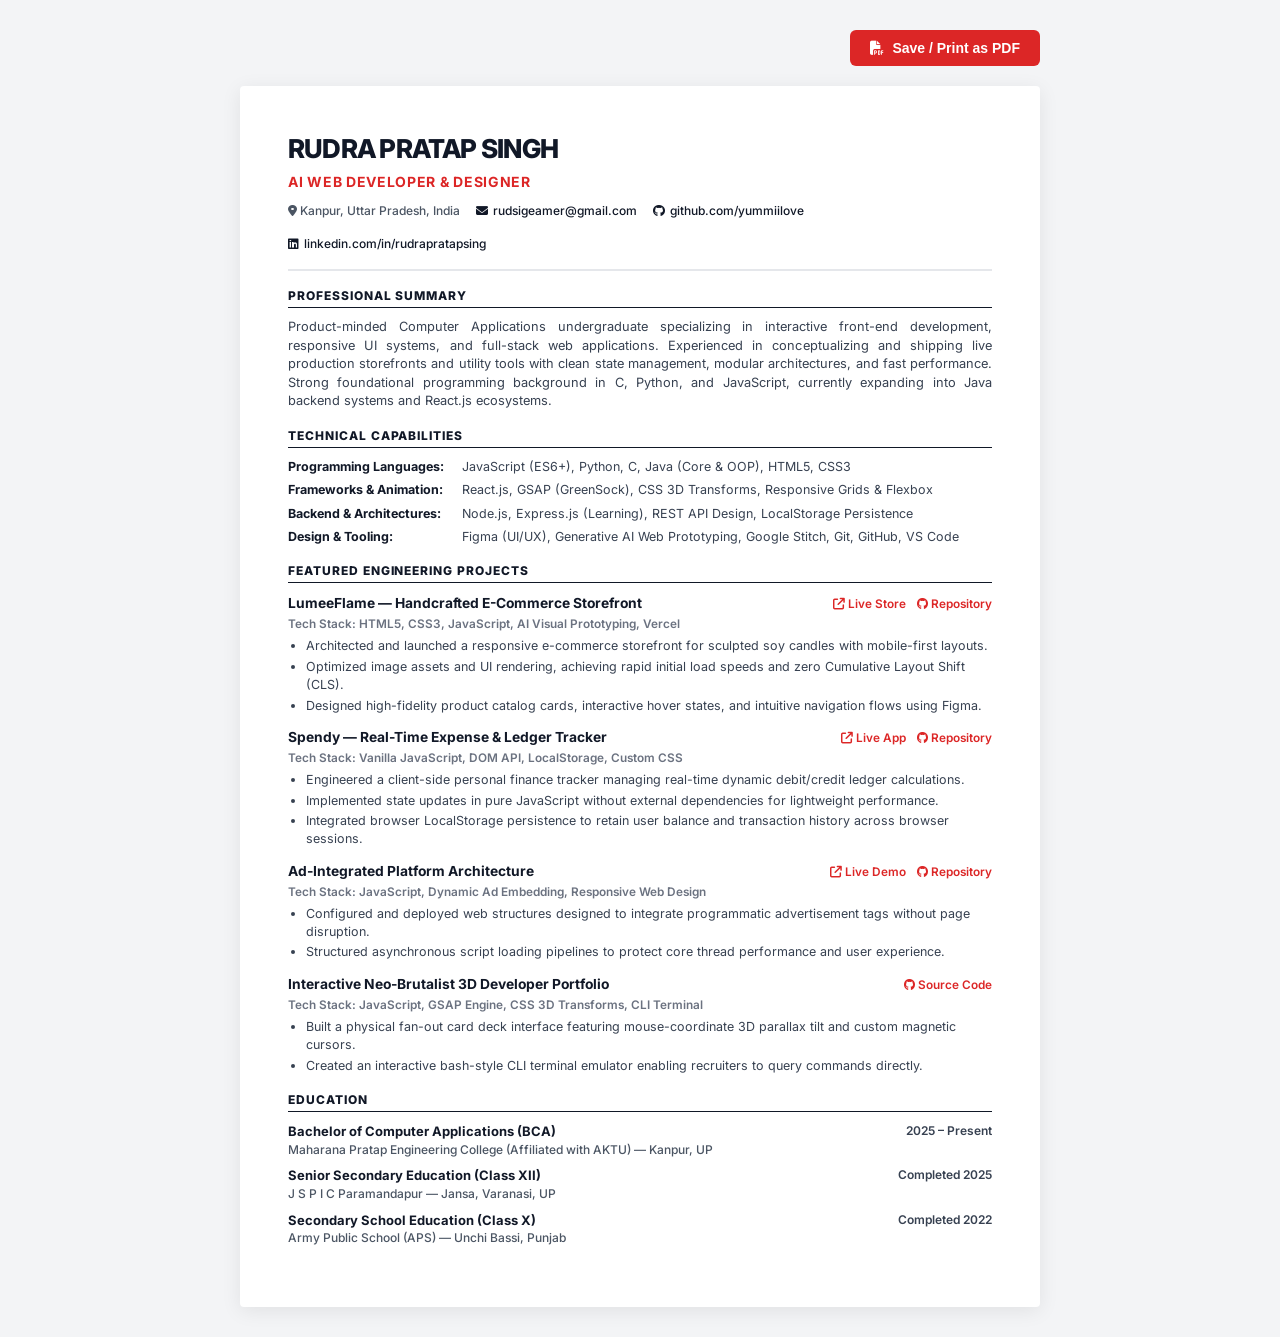
==== resume.html @ 8ab69c0b "first commit" ====
<!DOCTYPE html>
<html lang="en">
<head>
  <meta charset="UTF-8" />
  <meta name="viewport" content="width=device-width, initial-scale=1.0" />
  <title>Rudra Pratap Singh — Resume</title>
  <link rel="preconnect" href="https://fonts.googleapis.com">
  <link rel="preconnect" href="https://fonts.gstatic.com" crossorigin>
  <link href="https://fonts.googleapis.com/css2?family=Inter:wght@400;500;600;700;800&display=swap" rel="stylesheet">
  <link rel="stylesheet" href="https://cdnjs.cloudflare.com/ajax/libs/font-awesome/6.5.1/css/all.min.css" />

  <style>
    * {
      box-sizing: border-box;
      margin: 0;
      padding: 0;
    }

    body {
      font-family: 'Inter', -apple-system, BlinkMacSystemFont, "Segoe UI", Roboto, sans-serif;
      color: #111827;
      background-color: #f3f4f6;
      line-height: 1.45;
      font-size: 13.5px;
      padding: 30px 15px;
    }

    /* Print / PDF Controls */
    .action-bar {
      max-width: 800px;
      margin: 0 auto 20px auto;
      display: flex;
      justify-content: space-between;
      align-items: center;
    }

    .btn-download {
      background: #dc2626;
      color: #ffffff;
      border: none;
      padding: 10px 20px;
      font-size: 14px;
      font-weight: 600;
      border-radius: 6px;
      cursor: pointer;
      display: inline-flex;
      align-items: center;
      gap: 8px;
      transition: background 0.2s ease;
    }

    .btn-download:hover {
      background: #b91c1c;
    }

    /* A4 Resume Container */
    .resume-sheet {
      max-width: 800px;
      margin: 0 auto;
      background: #ffffff;
      padding: 44px 48px;
      box-shadow: 0 4px 20px rgba(0, 0, 0, 0.08);
      border-radius: 4px;
    }

    /* Header */
    header {
      border-bottom: 2px solid #e5e7eb;
      padding-bottom: 16px;
      margin-bottom: 16px;
    }

    h1.name {
      font-size: 26px;
      font-weight: 800;
      letter-spacing: -0.03em;
      color: #111827;
      text-transform: uppercase;
      margin-bottom: 4px;
    }

    .role-title {
      font-size: 14px;
      font-weight: 700;
      color: #dc2626;
      text-transform: uppercase;
      letter-spacing: 0.05em;
      margin-bottom: 10px;
    }

    .contact-row {
      display: flex;
      flex-wrap: wrap;
      gap: 16px;
      font-size: 12px;
      color: #4b5563;
      font-weight: 500;
    }

    .contact-row a {
      color: #111827;
      text-decoration: none;
      display: inline-flex;
      align-items: center;
      gap: 5px;
    }

    .contact-row a:hover {
      color: #dc2626;
      text-decoration: underline;
    }

    /* Section Styles */
    section {
      margin-bottom: 16px;
    }

    .section-title {
      font-size: 12px;
      font-weight: 800;
      text-transform: uppercase;
      letter-spacing: 0.08em;
      color: #111827;
      border-bottom: 1.5px solid #111827;
      padding-bottom: 3px;
      margin-bottom: 10px;
      display: flex;
      justify-content: space-between;
    }

    /* Summary */
    .summary-text {
      color: #374151;
      font-size: 12.8px;
      text-align: justify;
    }

    /* Skills */
    .skills-block {
      display: flex;
      flex-direction: column;
      gap: 5px;
    }

    .skill-line {
      font-size: 12.5px;
      color: #374151;
    }

    .skill-line strong {
      color: #111827;
      font-weight: 700;
      min-width: 170px;
      display: inline-block;
    }

    /* Projects & Items */
    .project-item {
      margin-bottom: 12px;
    }

    .item-header {
      display: flex;
      justify-content: space-between;
      align-items: baseline;
      margin-bottom: 3px;
    }

    .item-title {
      font-size: 13.8px;
      font-weight: 700;
      color: #111827;
    }

    .item-links {
      font-size: 11.8px;
      font-weight: 600;
    }

    .item-links a {
      color: #dc2626;
      text-decoration: none;
      margin-left: 8px;
    }

    .item-links a:hover {
      text-decoration: underline;
    }

    .item-sub {
      font-size: 11.8px;
      color: #6b7280;
      font-weight: 600;
      margin-bottom: 4px;
    }

    ul.bullet-list {
      padding-left: 18px;
      color: #374151;
      font-size: 12.5px;
    }

    ul.bullet-list li {
      margin-bottom: 2.5px;
    }

    /* Education */
    .edu-item {
      display: flex;
      justify-content: space-between;
      margin-bottom: 8px;
    }

    .edu-left {
      max-width: 80%;
    }

    .edu-degree {
      font-size: 13px;
      font-weight: 700;
      color: #111827;
    }

    .edu-institution {
      font-size: 12px;
      color: #4b5563;
      font-weight: 500;
    }

    .edu-right {
      text-align: right;
      font-size: 12px;
      font-weight: 600;
      color: #374151;
    }

    /* Print Engine Settings */
    @media print {
      body {
        background: transparent;
        padding: 0;
      }

      .action-bar {
        display: none !important;
      }

      .resume-sheet {
        box-shadow: none;
        padding: 0;
        max-width: 100%;
        margin: 0;
      }

      @page {
        size: A4;
        margin: 14mm 15mm 14mm 15mm;
      }
    }
  </style>
</head>
<body>

  <!-- Controls for instant export -->
  <div class="action-bar">
    <span style="font-size: 13px; color: #4b5563;"></span>
    <button class="btn-download" onclick="window.print()">
      <i class="fa-solid fa-file-pdf"></i> Save / Print as PDF
    </button>
  </div>

  <!-- Main Sheet -->
  <main class="resume-sheet">
    
    <!-- Header -->
    <header>
      <h1 class="name">Rudra Pratap Singh</h1>
      <div class="role-title">AI Web Developer & Designer</div>
      <div class="contact-row">
        <span><i class="fa-solid fa-location-dot"></i> Kanpur, Uttar Pradesh, India</span>
        <a href="mailto:rudsigeamer@gmail.com"><i class="fa-solid fa-envelope"></i> rudsigeamer@gmail.com</a>
        <a href="https://github.com/yummiilove" target="_blank"><i class="fa-brands fa-github"></i> github.com/yummiilove</a>
        <a href="https://www.linkedin.com/in/-rudra-pratapsingh" target="_blank"><i class="fa-brands fa-linkedin"></i> linkedin.com/in/rudrapratapsing</a>
      </div>
    </header>

    <!-- Professional Summary -->
    <section>
      <div class="section-title">Professional Summary</div>
      <p class="summary-text">
        Product-minded Computer Applications undergraduate specializing in interactive front-end development, responsive UI systems, and full-stack web applications. Experienced in conceptualizing and shipping live production storefronts and utility tools with clean state management, modular architectures, and fast performance. Strong foundational programming background in C, Python, and JavaScript, currently expanding into Java backend systems and React.js ecosystems.
      </p>
    </section>

    <!-- Technical Skills -->
    <section>
      <div class="section-title">Technical Capabilities</div>
      <div class="skills-block">
        <div class="skill-line">
          <strong>Programming Languages:</strong> JavaScript (ES6+), Python, C, Java (Core & OOP), HTML5, CSS3
        </div>
        <div class="skill-line">
          <strong>Frameworks & Animation:</strong> React.js, GSAP (GreenSock), CSS 3D Transforms, Responsive Grids & Flexbox
        </div>
        <div class="skill-line">
          <strong>Backend & Architectures:</strong> Node.js, Express.js (Learning), REST API Design, LocalStorage Persistence
        </div>
        <div class="skill-line">
          <strong>Design & Tooling:</strong> Figma (UI/UX), Generative AI Web Prototyping, Google Stitch, Git, GitHub, VS Code
        </div>
      </div>
    </section>

    <!-- Key Projects -->
    <section>
      <div class="section-title">Featured Engineering Projects</div>

      <!-- LumeeFlame -->
      <div class="project-item">
        <div class="item-header">
          <span class="item-title">LumeeFlame — Handcrafted E-Commerce Storefront</span>
          <span class="item-links">
            <a href="https://lummeflame.vercel.app" target="_blank"><i class="fa-solid fa-arrow-up-right-from-square"></i> Live Store</a>
            <a href="https://github.com/yummiilove" target="_blank"><i class="fa-brands fa-github"></i> Repository</a>
          </span>
        </div>
        <div class="item-sub">Tech Stack: HTML5, CSS3, JavaScript, AI Visual Prototyping, Vercel</div>
        <ul class="bullet-list">
          <li>Architected and launched a responsive e-commerce storefront for sculpted soy candles with mobile-first layouts.</li>
          <li>Optimized image assets and UI rendering, achieving rapid initial load speeds and zero Cumulative Layout Shift (CLS).</li>
          <li>Designed high-fidelity product catalog cards, interactive hover states, and intuitive navigation flows using Figma.</li>
        </ul>
      </div>

      <!-- Spendy -->
      <div class="project-item">
        <div class="item-header">
          <span class="item-title">Spendy — Real-Time Expense & Ledger Tracker</span>
          <span class="item-links">
            <a href="https://spendy-indol.vercel.app/" target="_blank"><i class="fa-solid fa-arrow-up-right-from-square"></i> Live App</a>
            <a href="https://github.com/yummiilove" target="_blank"><i class="fa-brands fa-github"></i> Repository</a>
          </span>
        </div>
        <div class="item-sub">Tech Stack: Vanilla JavaScript, DOM API, LocalStorage, Custom CSS</div>
        <ul class="bullet-list">
          <li>Engineered a client-side personal finance tracker managing real-time dynamic debit/credit ledger calculations.</li>
          <li>Implemented state updates in pure JavaScript without external dependencies for lightweight performance.</li>
          <li>Integrated browser LocalStorage persistence to retain user balance and transaction history across browser sessions.</li>
        </ul>
      </div>

      <!-- Webpage for Ads -->
      <div class="project-item">
        <div class="item-header">
          <span class="item-title">Ad-Integrated Platform Architecture</span>
          <span class="item-links">
            <a href="https://webpage-for-ads.vercel.app/" target="_blank"><i class="fa-solid fa-arrow-up-right-from-square"></i> Live Demo</a>
            <a href="https://github.com/yummiilove" target="_blank"><i class="fa-brands fa-github"></i> Repository</a>
          </span>
        </div>
        <div class="item-sub">Tech Stack: JavaScript, Dynamic Ad Embedding, Responsive Web Design</div>
        <ul class="bullet-list">
          <li>Configured and deployed web structures designed to integrate programmatic advertisement tags without page disruption.</li>
          <li>Structured asynchronous script loading pipelines to protect core thread performance and user experience.</li>
        </ul>
      </div>

      <!-- 3D Portfolio -->
      <div class="project-item">
        <div class="item-header">
          <span class="item-title">Interactive Neo-Brutalist 3D Developer Portfolio</span>
          <span class="item-links">
            <a href="https://github.com/yummiilove" target="_blank"><i class="fa-brands fa-github"></i> Source Code</a>
          </span>
        </div>
        <div class="item-sub">Tech Stack: JavaScript, GSAP Engine, CSS 3D Transforms, CLI Terminal</div>
        <ul class="bullet-list">
          <li>Built a physical fan-out card deck interface featuring mouse-coordinate 3D parallax tilt and custom magnetic cursors.</li>
          <li>Created an interactive bash-style CLI terminal emulator enabling recruiters to query commands directly.</li>
        </ul>
      </div>
    </section>

    <!-- Education -->
    <section>
      <div class="section-title">Education</div>

      <div class="edu-item">
        <div class="edu-left">
          <div class="edu-degree">Bachelor of Computer Applications (BCA)</div>
          <div class="edu-institution">Maharana Pratap Engineering College (Affiliated with AKTU) — Kanpur, UP</div>
        </div>
        <div class="edu-right">2025 – Present</div>
      </div>

      <div class="edu-item">
        <div class="edu-left">
          <div class="edu-degree">Senior Secondary Education (Class XII)</div>
          <div class="edu-institution">J S P I C Paramandapur — Jansa, Varanasi, UP</div>
        </div>
        <div class="edu-right">Completed 2025</div>
      </div>

      <div class="edu-item">
        <div class="edu-left">
          <div class="edu-degree">Secondary School Education (Class X)</div>
          <div class="edu-institution">Army Public School (APS) — Unchi Bassi, Punjab</div>
        </div>
        <div class="edu-right">Completed 2022</div>
      </div>
    </section>

  </main>

</body>
</html>
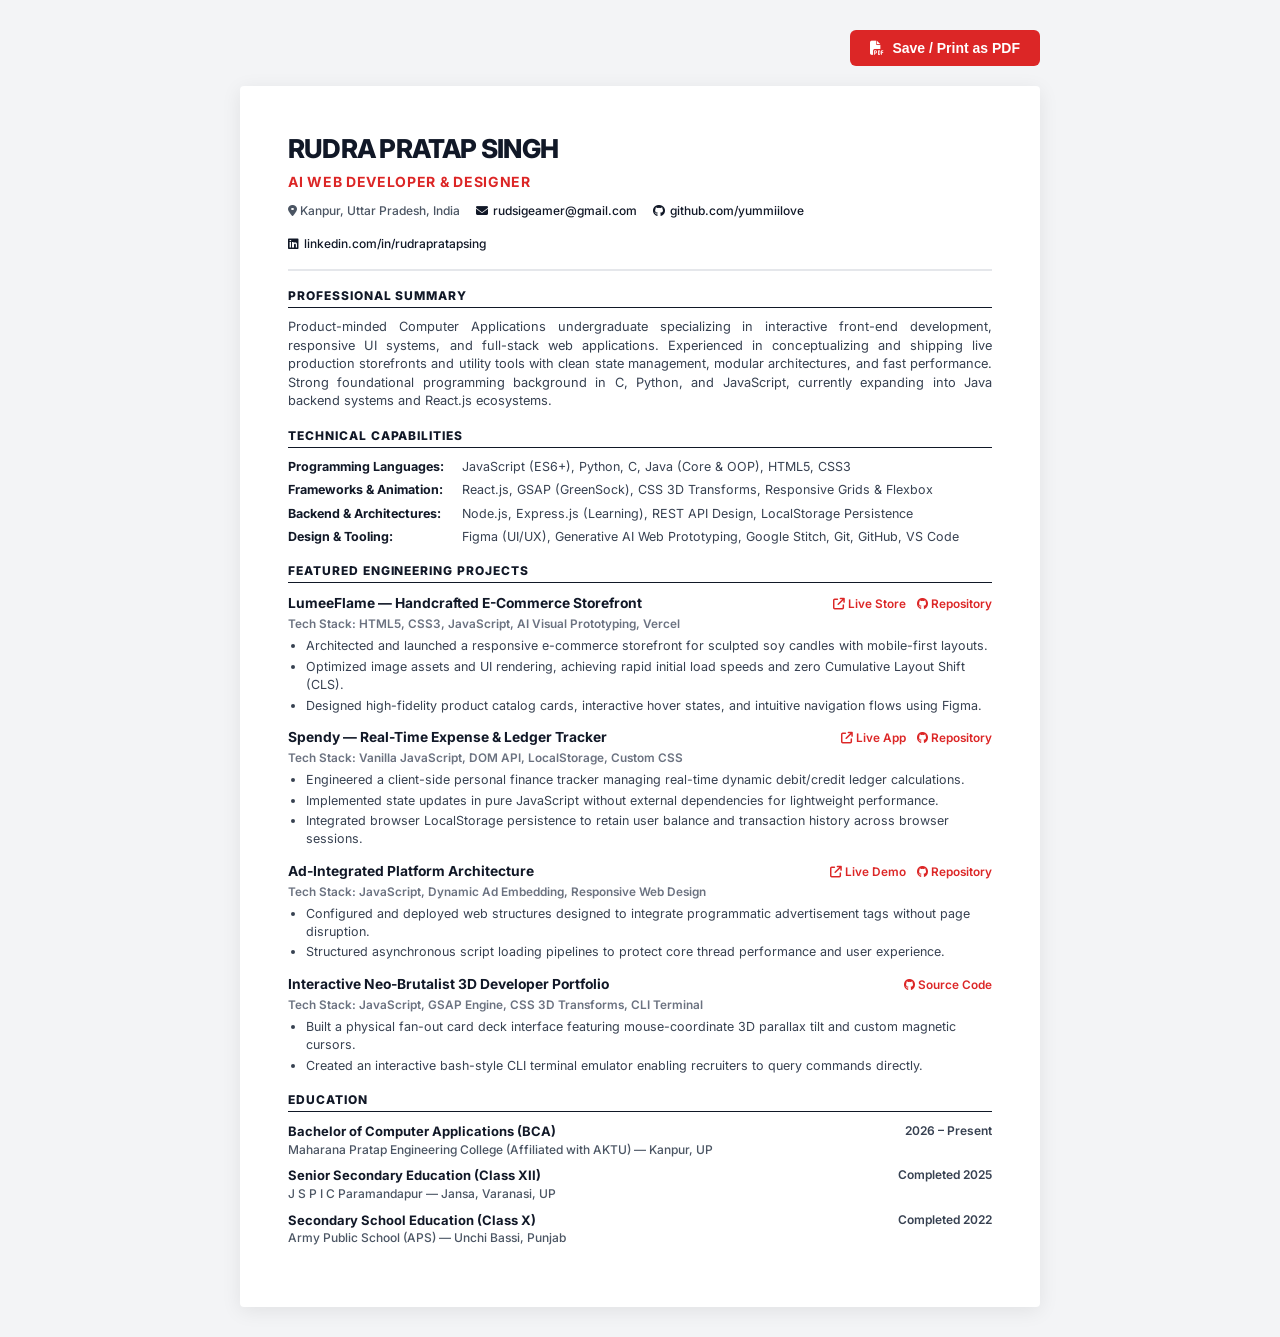
==== commit d051ac03: "updated the ui and added the new project card" ====
--- a/resume.html
+++ b/resume.html
@@ -390,7 +390,7 @@
           <div class="edu-degree">Bachelor of Computer Applications (BCA)</div>
           <div class="edu-institution">Maharana Pratap Engineering College (Affiliated with AKTU) — Kanpur, UP</div>
         </div>
-        <div class="edu-right">2025 – Present</div>
+        <div class="edu-right">2026 – Present</div>
       </div>
 
       <div class="edu-item">
